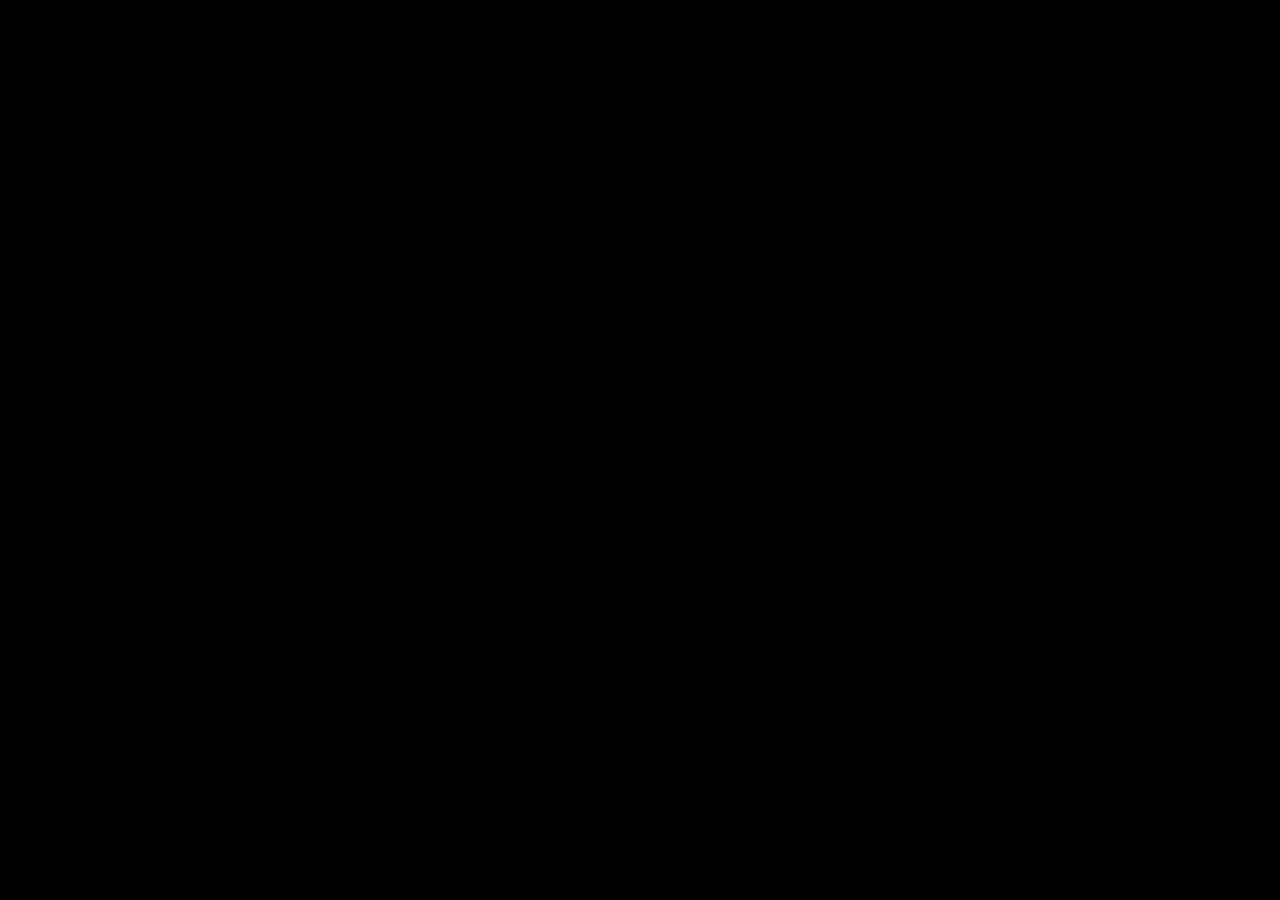
==== index.html @ e9531135 "added index.html & index.css" ====
<!DOCTYPE html>
<html lang="en">
<head>
    <meta charset="UTF-8">
    <meta name="viewport" content="width=device-width, initial-scale=1.0">
    <title>Document</title>
    <link rel="stylesheet" href="index.css">
</head>
<body>
   <h1 style="color: white; position: relative; right: 100px;"> &#215;</H1>
   <div id="myset"> <img id="myvivid" src="https://logohistory.net/wp-content/uploads/2023/02/Twitter-Log%D0%BE.png" style=" background-color: white; color:white;" height=50px></div>
    <div id="myschool">Sign in with X</div>
<div id="my class5" >
<div id="my class5" >
    <div id="myabs"> <button id="nyson" style="position: relative; right: 25px;"> <img src="https://cdn2.hubspot.net/hubfs/53/image8-2.jpg" alt="goggle" height="1px"><B style="position: relative; bottom: 15px;" >Sign in with goggle</B></button>
    </div>
   <div id="myabs"> <button id="nyson"style="position: relative; right: 25px;" ><img src="https://media.idownloadblog.com/wp-content/uploads/2018/07/Apple-logo-black-and-white.png" height="1px"><b style="position: relative; bottom: 15px;">Sign in with apple</b></button>
</div>
    
    </div>
   <hr>
    <span>or</span>
    <div id="my class3">
    <input type="text" style="background-color: black;" placeholder="phone,email,or usernsme" >
    </div>
   <div id="my class4">
    <button><B>Next</B></button>
</div>
<div id="my class5" >
    <button style="background-color: black;">
       <b style="color: white;">forgot password?</b>
    </button>
</div>
<div id="myclass6">
Don't have an account?<b style="color: rgb(0, 157, 255);">Sign up</b>
</div>
</div>
</body>
---- index.css ----
img{
    height: 20px;
}
body{
    background-color: black;
    position: fixed;
    left: 1500px;
    top: 400px;
}
hr{
    height: 1px;
    background: #c2c2c2;
    margin: 5px;
}
span{
    display: block;
    width: 40px;
    margin: auto;
    font-size: 40px;
    margin-top: -35px;
    background-color: #fff;
}
*{
    margin: 20px
}
#myset{
    padding-left: 50px;
}
img{
    height:45px ;
    width:40px ;
    margin:0.1px ;

}
button{
 border-radius:50px ;
 height: 50px;
 width: 400px;
}
input{
    height: 50px;
    width: 300px;
}
#myschool{
    color: white;
    padding-left: 30px;
     font-size:40px ;
}
#myset{
    padding-left:90px ;
}
#myclass6{
    color: #fff;
    padding-left: 25px;
    font-size: 30px;
}
#myvivid{
    background-color: white;
    color: white;
    height: 40px;
    width: 80px;
}
b{
    height: 1000px;
}
#nyson{
    padding-right: 20px;
}
#myabs{
    padding-right: 10px;
}
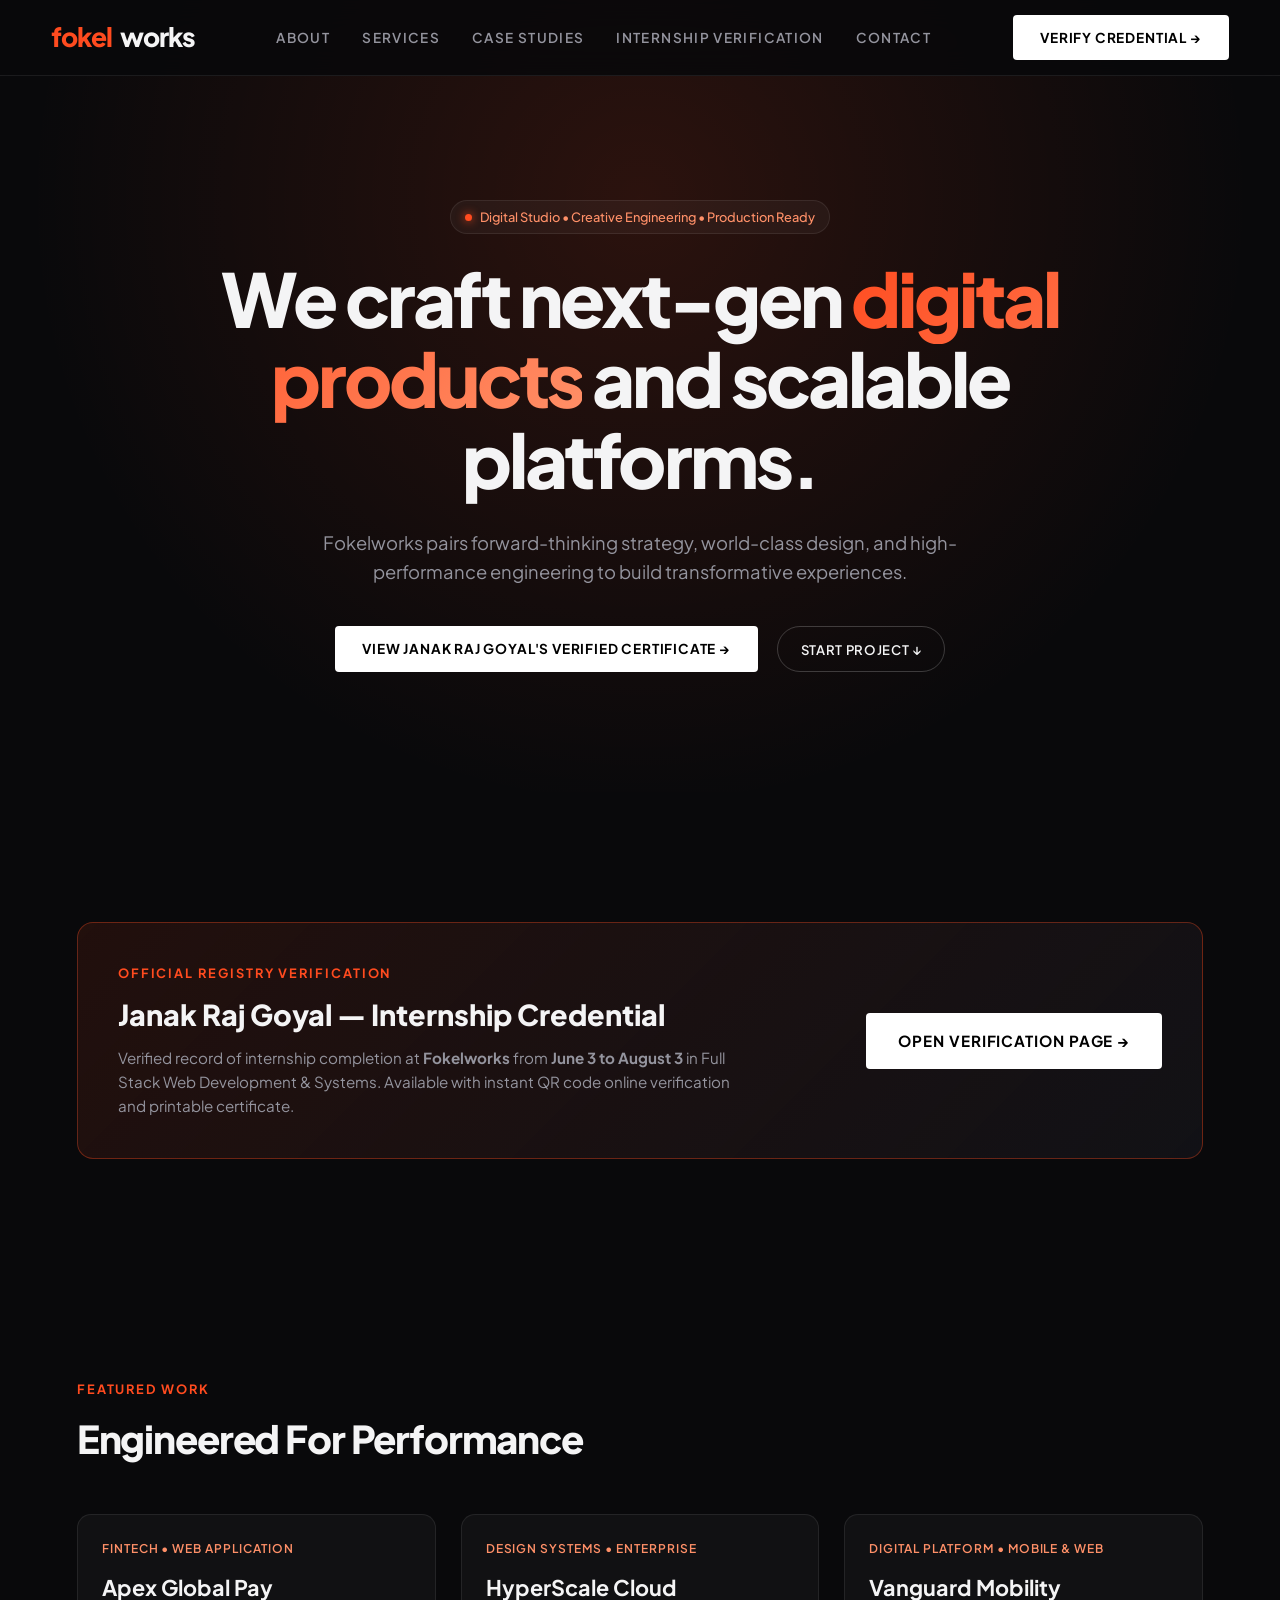
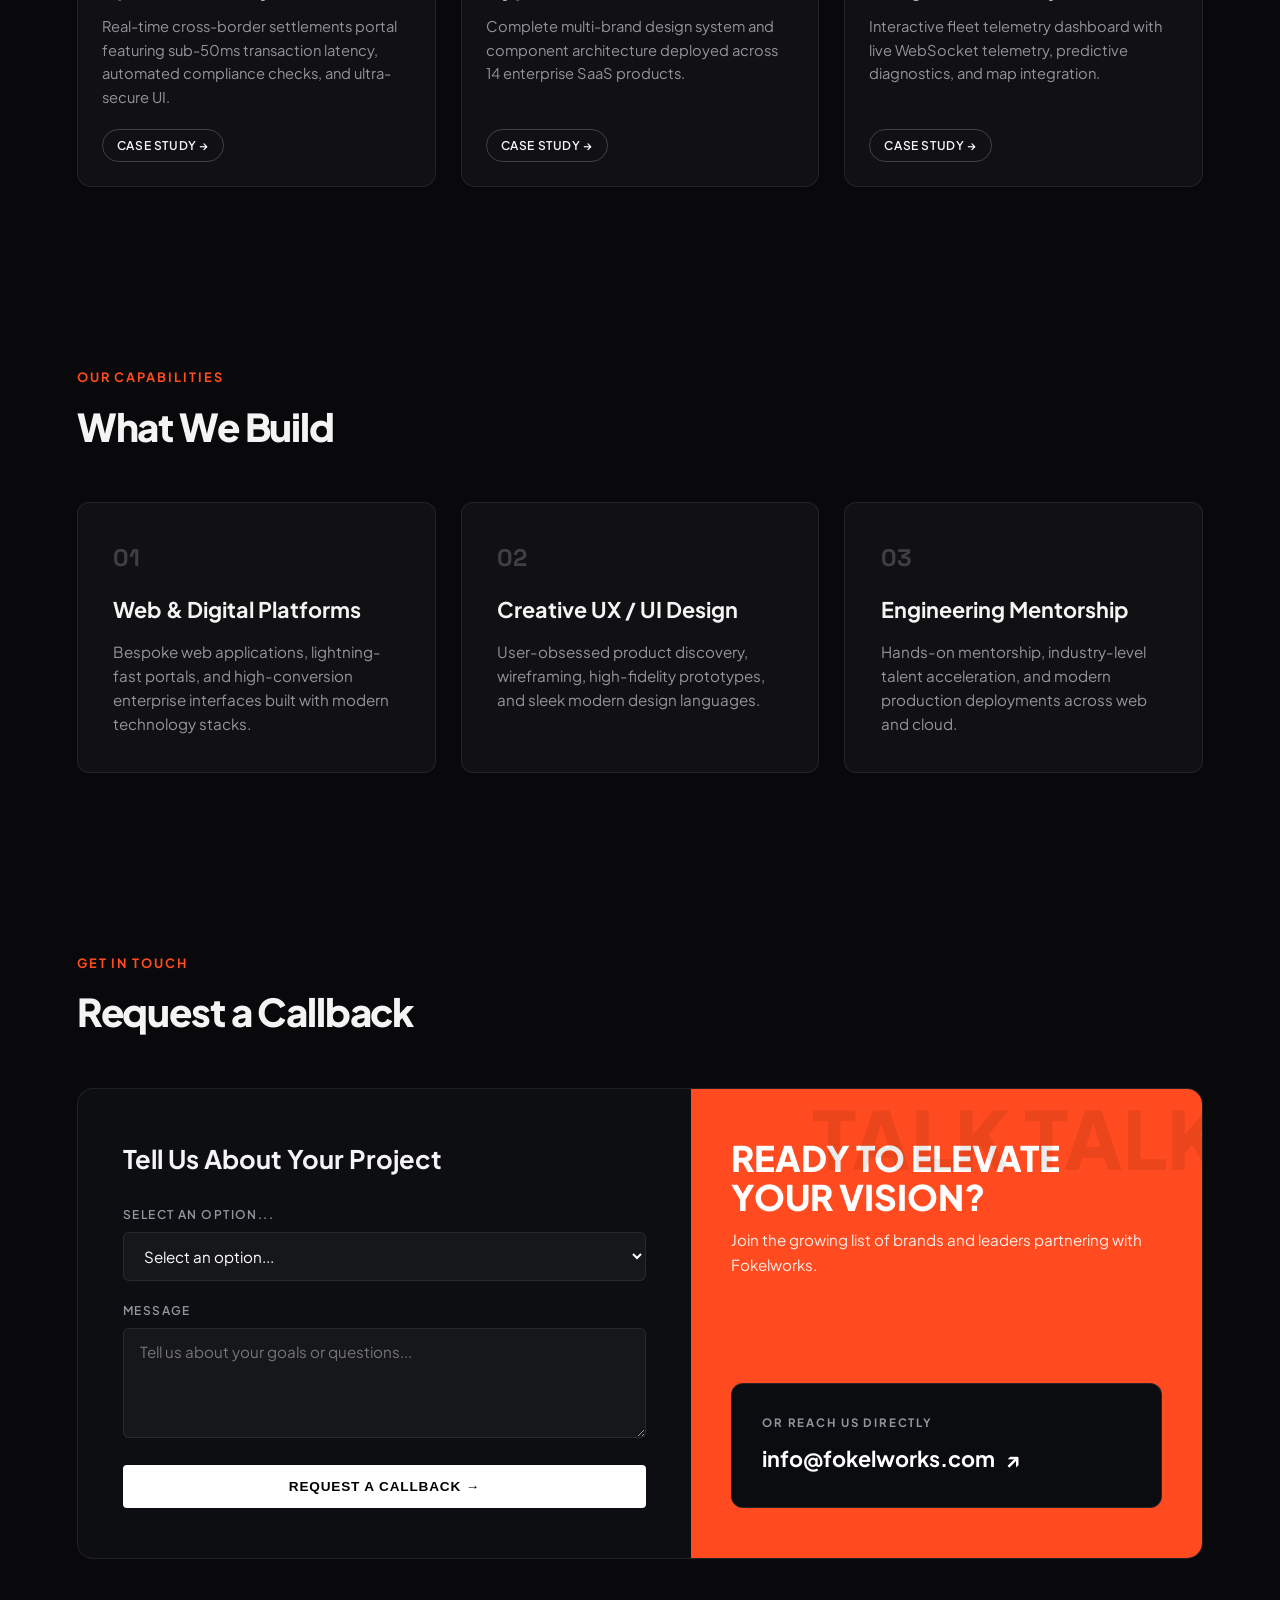
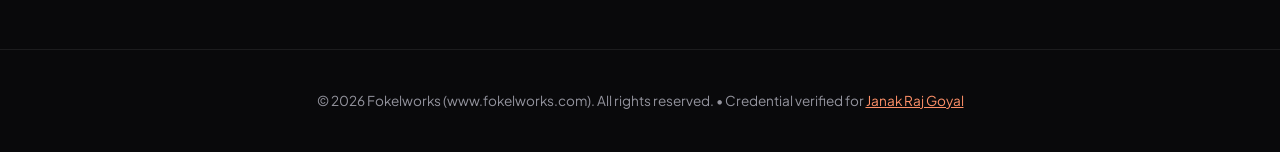
==== commit 8701cbc1: "Initial commit for Fokelworks website and Janak Raj Goyal internship verification" ====
--- a/index.html
+++ b/index.html
@@ -1,39 +1,447 @@
-<!DOCTYPE html>
-<html lang="en">
-<head>
-    <meta charset="UTF-8">
-    <meta name="viewport" content="width=device-width, initial-scale=1.0">
-    <title>Document</title>
-    <link rel="stylesheet" href="index.css">
-</head>
-<body>
-   <h1 style="color: white; position: relative; right: 100px;"> &#215;</H1>
-   <div id="myset"> <img id="myvivid" src="https://logohistory.net/wp-content/uploads/2023/02/Twitter-Log%D0%BE.png" style=" background-color: white; color:white;" height=50px></div>
-    <div id="myschool">Sign in with X</div>
-<div id="my class5" >
-<div id="my class5" >
-    <div id="myabs"> <button id="nyson" style="position: relative; right: 25px;"> <img src="https://cdn2.hubspot.net/hubfs/53/image8-2.jpg" alt="goggle" height="1px"><B style="position: relative; bottom: 15px;" >Sign in with goggle</B></button>
-    </div>
-   <div id="myabs"> <button id="nyson"style="position: relative; right: 25px;" ><img src="https://media.idownloadblog.com/wp-content/uploads/2018/07/Apple-logo-black-and-white.png" height="1px"><b style="position: relative; bottom: 15px;">Sign in with apple</b></button>
-</div>
-    
-    </div>
-   <hr>
-    <span>or</span>
-    <div id="my class3">
-    <input type="text" style="background-color: black;" placeholder="phone,email,or usernsme" >
-    </div>
-   <div id="my class4">
-    <button><B>Next</B></button>
-</div>
-<div id="my class5" >
-    <button style="background-color: black;">
-       <b style="color: white;">forgot password?</b>
-    </button>
-</div>
-<div id="myclass6">
-Don't have an account?<b style="color: rgb(0, 157, 255);">Sign up</b>
-</div>
-</div>
-</body>
-   
+<!DOCTYPE html>
+<html lang="en">
+<head>
+  <meta charset="UTF-8">
+  <meta name="viewport" content="width=device-width, initial-scale=1.0">
+  <title>Fokel — Digital Studio & Creative Engineering</title>
+  <link rel="preconnect" href="https://fonts.googleapis.com">
+  <link rel="preconnect" href="https://fonts.gstatic.com" crossorigin>
+  <link href="https://fonts.googleapis.com/css2?family=Plus+Jakarta+Sans:wght@300;400;500;600;700;800&family=Space+Grotesk:wght@500;700&display=swap" rel="stylesheet">
+  <style>
+    :root {
+      --bg: #09090b;
+      --card-bg: #111113;
+      --card-border: rgba(255, 255, 255, 0.08);
+      --accent: #ff4b1f;
+      --accent-grad: linear-gradient(135deg, #ff4b1f 0%, #ff9068 100%);
+      --text-main: #f4f4f5;
+      --text-muted: #94949e;
+      --primary-font: 'Plus Jakarta Sans', sans-serif;
+      --display-font: 'Space Grotesk', sans-serif;
+    }
+
+    * { box-sizing: border-box; margin: 0; padding: 0; }
+    html { scroll-behavior: smooth; }
+    body {
+      background-color: var(--bg);
+      color: var(--text-main);
+      font-family: var(--primary-font);
+      overflow-x: hidden;
+      line-height: 1.6;
+    }
+    a { color: inherit; text-decoration: none; }
+
+    /* Header */
+    header {
+      position: fixed;
+      top: 0; left: 0; width: 100%;
+      height: 76px;
+      display: flex; align-items: center; justify-content: space-between;
+      padding: 0 4%;
+      background: rgba(9, 9, 11, 0.88);
+      backdrop-filter: blur(14px);
+      border-bottom: 1px solid var(--card-border);
+      z-index: 1000;
+    }
+
+    .logo {
+      display: flex; align-items: center; gap: 8px;
+      font-size: 1.65rem; font-weight: 800; letter-spacing: -0.04em;
+    }
+    .logo span.orange { color: #ff4b1f; }
+
+    nav { display: flex; align-items: center; gap: 2rem; }
+    nav a {
+      font-size: 0.85rem; font-weight: 600; letter-spacing: 0.1em;
+      text-transform: uppercase; color: var(--text-muted);
+      transition: color 0.25s ease;
+    }
+    nav a:hover, nav a.active { color: #fff; }
+
+    .nav-actions { display: flex; align-items: center; gap: 1rem; }
+
+    .btn-outline {
+      padding: 0.65rem 1.4rem;
+      border: 1px solid rgba(255, 255, 255, 0.2);
+      border-radius: 999px;
+      font-size: 0.82rem; font-weight: 600; letter-spacing: 0.05em;
+      text-transform: uppercase; transition: all 0.25s ease;
+      display: inline-flex; align-items: center; gap: 6px;
+    }
+    .btn-outline:hover {
+      background: #fff; color: #000; border-color: #fff;
+    }
+
+    .btn-primary {
+      padding: 0.75rem 1.7rem;
+      background: #fff; color: #000;
+      font-size: 0.85rem; font-weight: 700; letter-spacing: 0.06em;
+      text-transform: uppercase; border-radius: 4px;
+      display: inline-flex; align-items: center; gap: 8px;
+      transition: all 0.25s ease; border: none; cursor: pointer;
+    }
+    .btn-primary:hover {
+      background: #ff4b1f; color: #fff;
+      box-shadow: 0 8px 25px rgba(255, 75, 31, 0.35);
+      transform: translateY(-2px);
+    }
+
+    /* Hero */
+    .hero {
+      min-height: 88vh;
+      display: flex; flex-direction: column; justify-content: center; align-items: center;
+      text-align: center; padding: 140px 6% 60px;
+      position: relative;
+      background: radial-gradient(circle at 50% 25%, rgba(255, 75, 31, 0.14) 0%, rgba(9, 9, 11, 0) 70%);
+    }
+
+    .badge {
+      display: inline-flex; align-items: center; gap: 8px;
+      padding: 6px 14px;
+      background: rgba(255, 255, 255, 0.04);
+      border: 1px solid var(--card-border);
+      border-radius: 999px;
+      font-size: 0.8rem; font-weight: 500; color: #ff9068;
+      margin-bottom: 1.5rem;
+    }
+    .badge-dot {
+      width: 7px; height: 7px; border-radius: 50%;
+      background: #ff4b1f; box-shadow: 0 0 10px #ff4b1f;
+    }
+
+    .hero h1 {
+      font-size: clamp(2.5rem, 5.8vw, 5.2rem);
+      font-weight: 800; line-height: 1.08; letter-spacing: -0.04em;
+      max-width: 980px; margin-bottom: 1.8rem;
+    }
+    .hero h1 span {
+      background: var(--accent-grad);
+      -webkit-background-clip: text;
+      -webkit-text-fill-color: transparent;
+    }
+
+    .hero p {
+      font-size: 1.15rem; color: var(--text-muted);
+      max-width: 680px; margin-bottom: 2.5rem;
+    }
+
+    .hero-btns { display: flex; gap: 1.2rem; flex-wrap: wrap; justify-content: center; }
+
+    /* Sections */
+    section { padding: 90px 6%; max-width: 1300px; margin: 0 auto; }
+    .section-header { margin-bottom: 45px; }
+    .section-tag {
+      font-size: 0.8rem; letter-spacing: 0.15em; text-transform: uppercase;
+      color: #ff4b1f; font-weight: 700; margin-bottom: 8px;
+    }
+    .section-title { font-size: 2.4rem; font-weight: 800; letter-spacing: -0.03em; }
+
+    /* Internship Callout Banner */
+    .cert-callout {
+      background: linear-gradient(135deg, rgba(255, 75, 31, 0.1) 0%, rgba(20, 20, 25, 0.8) 100%);
+      border: 1px solid rgba(255, 75, 31, 0.35);
+      border-radius: 16px;
+      padding: 40px;
+      display: flex; flex-wrap: wrap; align-items: center; justify-content: space-between;
+      gap: 30px;
+      margin: 40px 0;
+    }
+    .cert-callout-text h2 { font-size: 1.8rem; font-weight: 800; margin-bottom: 8px; }
+    .cert-callout-text p { color: var(--text-muted); max-width: 640px; font-size: 0.95rem; }
+
+    /* Live Interactive Project Showcase */
+    .work-grid {
+      display: grid;
+      grid-template-columns: repeat(auto-fit, minmax(320px, 1fr));
+      gap: 25px;
+    }
+    .work-card {
+      background: var(--card-bg);
+      border: 1px solid var(--card-border);
+      border-radius: 14px;
+      padding: 24px;
+      transition: all 0.3s ease;
+      display: flex; flex-direction: column; justify-content: space-between;
+      height: 100%;
+    }
+    .work-card:hover {
+      border-color: rgba(255, 75, 31, 0.5);
+      transform: translateY(-4px);
+    }
+    .work-tag {
+      font-size: 0.75rem; color: #ff9068; text-transform: uppercase; letter-spacing: 0.08em;
+      margin-bottom: 12px; font-weight: 600;
+    }
+    .work-card h3 { font-size: 1.35rem; margin-bottom: 10px; font-weight: 700; }
+    .work-card p { font-size: 0.92rem; color: var(--text-muted); margin-bottom: 20px; }
+
+    /* Services Grid */
+    .services-grid {
+      display: grid;
+      grid-template-columns: repeat(auto-fit, minmax(320px, 1fr));
+      gap: 25px;
+    }
+    .service-card {
+      background: var(--card-bg);
+      border: 1px solid var(--card-border);
+      border-radius: 12px;
+      padding: 2.2rem;
+      transition: all 0.3s ease;
+    }
+    .service-card:hover {
+      border-color: rgba(255, 75, 31, 0.4);
+      transform: translateY(-5px);
+    }
+    .service-card .num {
+      font-family: var(--display-font);
+      font-size: 1.5rem; font-weight: 700; color: rgba(255, 255, 255, 0.2);
+      margin-bottom: 1rem;
+    }
+    .service-card h3 { font-size: 1.35rem; margin-bottom: 0.75rem; font-weight: 700; }
+    .service-card p { color: var(--text-muted); font-size: 0.95rem; }
+
+    /* Contact Section (Exact match with screenshot) */
+    .contact-container {
+      display: grid;
+      grid-template-columns: 1.2fr 1fr;
+      background: #0d0e12;
+      border: 1px solid var(--card-border);
+      border-radius: 16px;
+      overflow: hidden;
+      margin-top: 30px;
+    }
+    .contact-left { padding: 50px 45px; }
+    .contact-left h3 { font-size: 1.6rem; margin-bottom: 25px; font-weight: 700; }
+    .form-group { margin-bottom: 20px; }
+    .form-group label {
+      display: block; font-size: 0.75rem; letter-spacing: 0.12em;
+      text-transform: uppercase; color: var(--text-muted);
+      margin-bottom: 8px; font-weight: 600;
+    }
+    .form-control {
+      width: 100%;
+      background: rgba(255, 255, 255, 0.04);
+      border: 1px solid var(--card-border);
+      border-radius: 6px; padding: 13px 16px;
+      color: #fff; font-family: inherit; font-size: 0.95rem;
+      outline: none; transition: border-color 0.2s;
+    }
+    .form-control:focus { border-color: #ff4b1f; }
+    textarea.form-control { resize: vertical; min-height: 110px; }
+
+    .contact-right {
+      background: #ff4b1f; color: #fff;
+      padding: 50px 40px; display: flex; flex-direction: column;
+      justify-content: space-between; position: relative; overflow: hidden;
+    }
+    .contact-right::before {
+      content: "TALK TALK";
+      position: absolute; top: 15px; right: -20px;
+      font-size: 5rem; font-weight: 900;
+      color: rgba(0, 0, 0, 0.08); line-height: 0.85;
+      pointer-events: none; white-space: nowrap;
+    }
+    .direct-card {
+      background: #0b0c10; color: #fff;
+      padding: 30px; border-radius: 12px; margin-top: auto;
+      border: 1px solid rgba(255, 255, 255, 0.1);
+    }
+    .direct-card-label {
+      font-size: 0.72rem; letter-spacing: 0.16em; text-transform: uppercase;
+      color: var(--text-muted); margin-bottom: 10px; font-weight: 700;
+    }
+    .direct-card-email {
+      font-size: 1.35rem; font-weight: 700; word-break: break-all;
+      display: flex; align-items: center; gap: 10px;
+    }
+    .direct-card-email:hover { color: #ff9068; }
+
+    footer {
+      padding: 40px 6%; text-align: center;
+      border-top: 1px solid var(--card-border);
+      color: var(--text-muted); font-size: 0.85rem;
+    }
+
+    @media (max-width: 860px) {
+      .contact-container { grid-template-columns: 1fr; }
+      nav { display: none; }
+    }
+  </style>
+</head>
+<body>
+
+  <!-- Header -->
+  <header>
+    <a href="index.html" class="logo">
+      <span class="orange">fokel</span><span>works</span>
+    </a>
+
+    <nav>
+      <a href="#about">About</a>
+      <a href="#services">Services</a>
+      <a href="#work">Case Studies</a>
+      <a href="#certificate">Internship Verification</a>
+      <a href="#contact">Contact</a>
+    </nav>
+
+    <div class="nav-actions">
+      <!-- Direct working link to the verification page -->
+      <a href="verify.html" class="btn-primary">Verify Credential &rarr;</a>
+    </div>
+  </header>
+
+  <!-- Hero Section -->
+  <section class="hero" id="about">
+    <div class="badge">
+      <span class="badge-dot"></span>
+      Digital Studio &bull; Creative Engineering &bull; Production Ready
+    </div>
+    <h1>We craft next-gen <span>digital products</span> and scalable platforms.</h1>
+    <p>Fokelworks pairs forward-thinking strategy, world-class design, and high-performance engineering to build transformative experiences.</p>
+    
+    <div class="hero-btns">
+      <!-- Working Action Button taking the user directly to Janak's verification page -->
+      <a href="verify.html" class="btn-primary">View Janak Raj Goyal's Verified Certificate &rarr;</a>
+      <a href="#contact" class="btn-outline">Start Project &darr;</a>
+    </div>
+  </section>
+
+  <!-- Official Internship Highlight & Verification -->
+  <section id="certificate">
+    <div class="cert-callout">
+      <div class="cert-callout-text">
+        <div class="section-tag">Official Registry Verification</div>
+        <h2>Janak Raj Goyal &mdash; Internship Credential</h2>
+        <p>
+          Verified record of internship completion at <strong>Fokelworks</strong> from <strong>June 3 to August 3</strong> in Full Stack Web Development & Systems. Available with instant QR code online verification and printable certificate.
+        </p>
+      </div>
+      <div>
+        <a href="verify.html" class="btn-primary" style="padding: 1rem 2rem; font-size: 0.95rem;">
+          Open Verification Page &rarr;
+        </a>
+      </div>
+    </div>
+  </section>
+
+  <!-- Work / Case Studies -->
+  <section id="work">
+    <div class="section-header">
+      <div class="section-tag">Featured Work</div>
+      <h2 class="section-title">Engineered For Performance</h2>
+    </div>
+
+    <div class="work-grid">
+      <div class="work-card">
+        <div>
+          <div class="work-tag">Fintech &bull; Web Application</div>
+          <h3>Apex Global Pay</h3>
+          <p>Real-time cross-border settlements portal featuring sub-50ms transaction latency, automated compliance checks, and ultra-secure UI.</p>
+        </div>
+        <div>
+          <a href="#contact" class="btn-outline" style="font-size: 0.75rem; padding: 6px 14px;">Case Study &rarr;</a>
+        </div>
+      </div>
+
+      <div class="work-card">
+        <div>
+          <div class="work-tag">Design Systems &bull; Enterprise</div>
+          <h3>HyperScale Cloud</h3>
+          <p>Complete multi-brand design system and component architecture deployed across 14 enterprise SaaS products.</p>
+        </div>
+        <div>
+          <a href="#contact" class="btn-outline" style="font-size: 0.75rem; padding: 6px 14px;">Case Study &rarr;</a>
+        </div>
+      </div>
+
+      <div class="work-card">
+        <div>
+          <div class="work-tag">Digital Platform &bull; Mobile & Web</div>
+          <h3>Vanguard Mobility</h3>
+          <p>Interactive fleet telemetry dashboard with live WebSocket telemetry, predictive diagnostics, and map integration.</p>
+        </div>
+        <div>
+          <a href="#contact" class="btn-outline" style="font-size: 0.75rem; padding: 6px 14px;">Case Study &rarr;</a>
+        </div>
+      </div>
+    </div>
+  </section>
+
+  <!-- Services Section -->
+  <section id="services">
+    <div class="section-header">
+      <div class="section-tag">Our Capabilities</div>
+      <h2 class="section-title">What We Build</h2>
+    </div>
+
+    <div class="services-grid">
+      <div class="service-card">
+        <div class="num">01</div>
+        <h3>Web & Digital Platforms</h3>
+        <p>Bespoke web applications, lightning-fast portals, and high-conversion enterprise interfaces built with modern technology stacks.</p>
+      </div>
+      <div class="service-card">
+        <div class="num">02</div>
+        <h3>Creative UX / UI Design</h3>
+        <p>User-obsessed product discovery, wireframing, high-fidelity prototypes, and sleek modern design languages.</p>
+      </div>
+      <div class="service-card">
+        <div class="num">03</div>
+        <h3>Engineering Mentorship</h3>
+        <p>Hands-on mentorship, industry-level talent acceleration, and modern production deployments across web and cloud.</p>
+      </div>
+    </div>
+  </section>
+
+  <!-- Contact & Request Callback (Exact Fokelworks screenshot) -->
+  <section id="contact">
+    <div class="section-header">
+      <div class="section-tag">Get In Touch</div>
+      <h2 class="section-title">Request a Callback</h2>
+    </div>
+
+    <div class="contact-container">
+      <div class="contact-left">
+        <h3>Tell Us About Your Project</h3>
+        <form onsubmit="event.preventDefault(); alert('Your callback request has been registered! Our team will get back to you shortly.');">
+          <div class="form-group">
+            <label>Select an option...</label>
+            <select class="form-control" required>
+              <option value="">Select an option...</option>
+              <option value="web">Web & Digital Platform Engineering</option>
+              <option value="intern">Internship Verification & Talent Registry</option>
+              <option value="consulting">Digital Strategy & Consultation</option>
+            </select>
+          </div>
+          <div class="form-group">
+            <label>Message</label>
+            <textarea class="form-control" placeholder="Tell us about your goals or questions..." required></textarea>
+          </div>
+          <button type="submit" class="btn-primary" style="width: 100%; justify-content: center; padding: 14px;">
+            REQUEST A CALLBACK &rarr;
+          </button>
+        </form>
+      </div>
+
+      <div class="contact-right">
+        <div>
+          <h2 style="font-size: 2.2rem; font-weight: 800; line-height: 1.1; margin-bottom: 12px;">READY TO ELEVATE YOUR VISION?</h2>
+          <p style="opacity: 0.9; font-size: 0.95rem;">Join the growing list of brands and leaders partnering with Fokelworks.</p>
+        </div>
+
+        <div class="direct-card">
+          <div class="direct-card-label">Or reach us directly</div>
+          <a href="mailto:info@fokelworks.com" class="direct-card-email">
+            info@fokelworks.com <span>&nearr;</span>
+          </a>
+        </div>
+      </div>
+    </div>
+  </section>
+
+  <footer>
+    &copy; 2026 Fokelworks (www.fokelworks.com). All rights reserved. &bull; Credential verified for <a href="verify.html" style="color:#ff9068; text-decoration: underline;">Janak Raj Goyal</a>
+  </footer>
+
+</body>
+</html>
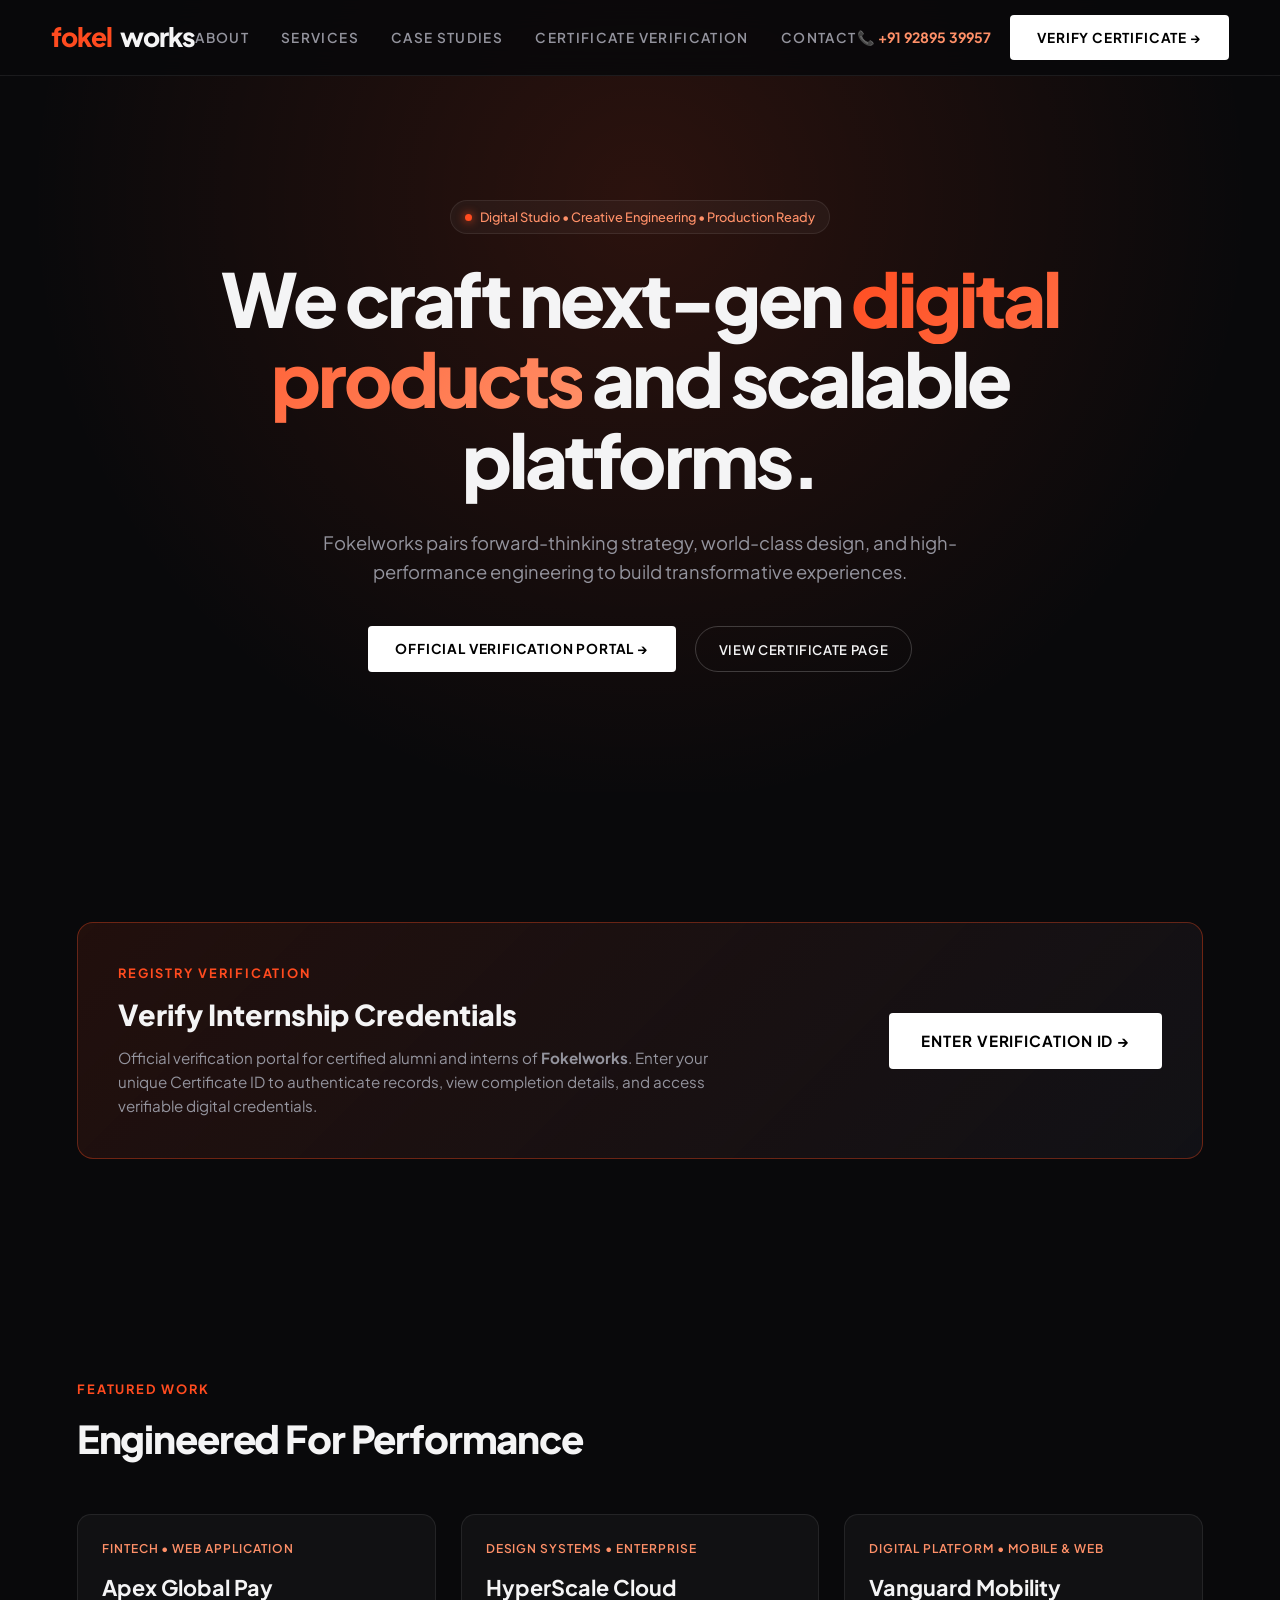
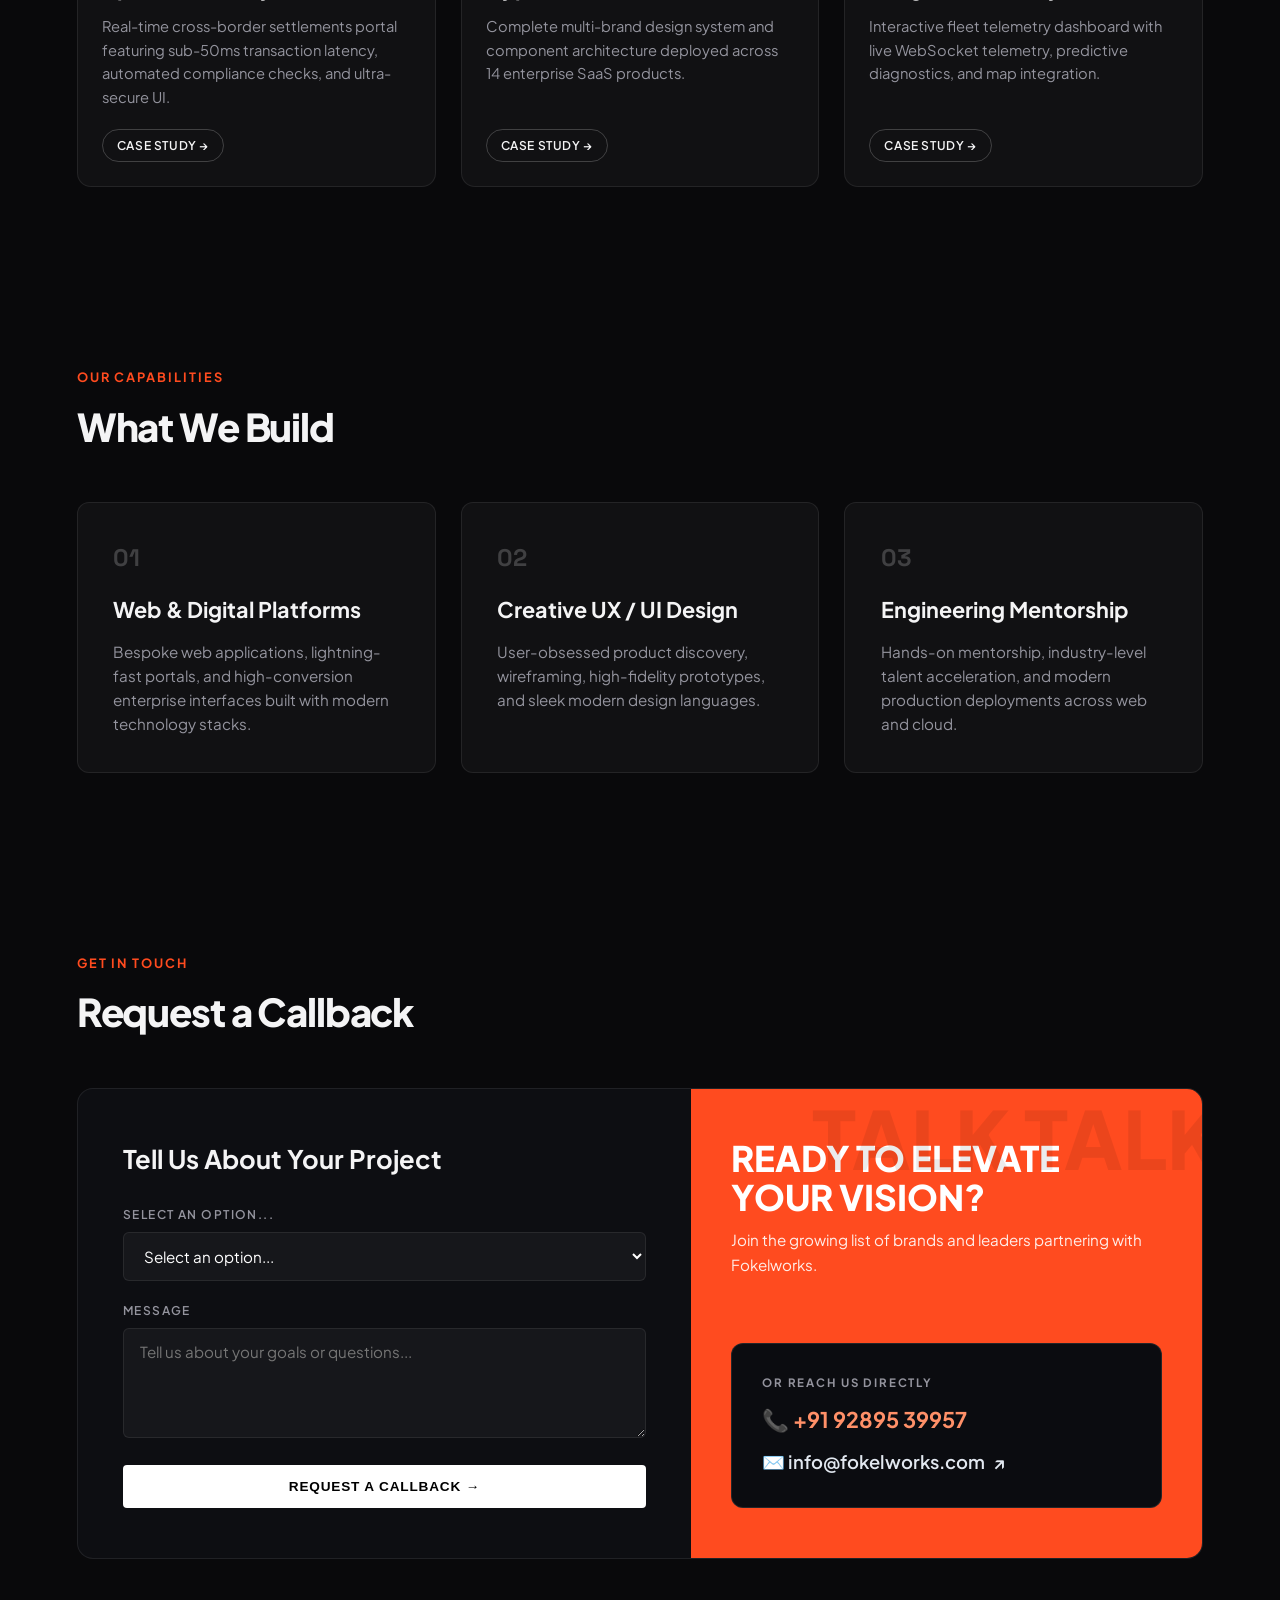
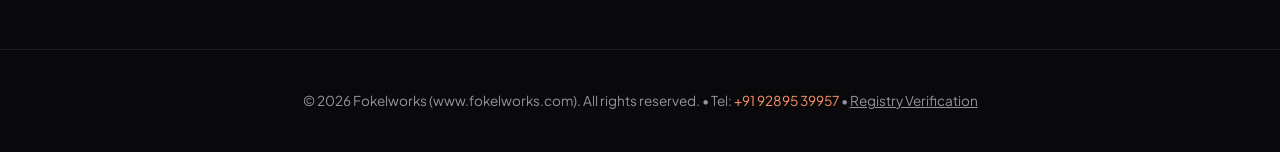
==== commit 07877002: "Add Fokelworks official contact phone and ID-secured certificate verification portal" ====
--- a/index.html
+++ b/index.html
@@ -58,7 +58,19 @@
     }
     nav a:hover, nav a.active { color: #fff; }
 
-    .nav-actions { display: flex; align-items: center; gap: 1rem; }
+    .nav-actions { display: flex; align-items: center; gap: 1.2rem; }
+
+    .nav-phone {
+      display: flex;
+      align-items: center;
+      gap: 6px;
+      font-size: 0.88rem;
+      font-weight: 700;
+      color: #ff9068;
+    }
+    .nav-phone:hover {
+      color: #fff;
+    }
 
     .btn-outline {
       padding: 0.65rem 1.4rem;
@@ -136,7 +148,7 @@
     }
     .section-title { font-size: 2.4rem; font-weight: 800; letter-spacing: -0.03em; }
 
-    /* Internship Callout Banner */
+    /* Neutral Certificate Callout Banner */
     .cert-callout {
       background: linear-gradient(135deg, rgba(255, 75, 31, 0.1) 0%, rgba(20, 20, 25, 0.8) 100%);
       border: 1px solid rgba(255, 75, 31, 0.35);
@@ -200,7 +212,7 @@
     .service-card h3 { font-size: 1.35rem; margin-bottom: 0.75rem; font-weight: 700; }
     .service-card p { color: var(--text-muted); font-size: 0.95rem; }
 
-    /* Contact Section (Exact match with screenshot) */
+    /* Contact Section (Exact match with screenshot and phone added) */
     .contact-container {
       display: grid;
       grid-template-columns: 1.2fr 1fr;
@@ -250,9 +262,14 @@
       font-size: 0.72rem; letter-spacing: 0.16em; text-transform: uppercase;
       color: var(--text-muted); margin-bottom: 10px; font-weight: 700;
     }
+    .direct-card-phone {
+      font-size: 1.35rem; font-weight: 700; display: block;
+      color: #ff9068; margin-bottom: 10px;
+    }
+    .direct-card-phone:hover { color: #fff; }
     .direct-card-email {
-      font-size: 1.35rem; font-weight: 700; word-break: break-all;
-      display: flex; align-items: center; gap: 10px;
+      font-size: 1.15rem; font-weight: 600; word-break: break-all;
+      display: flex; align-items: center; gap: 8px; color: #e2e8f0;
     }
     .direct-card-email:hover { color: #ff9068; }
 
@@ -280,13 +297,13 @@
       <a href="#about">About</a>
       <a href="#services">Services</a>
       <a href="#work">Case Studies</a>
-      <a href="#certificate">Internship Verification</a>
+      <a href="verify.html">Certificate Verification</a>
       <a href="#contact">Contact</a>
     </nav>
 
     <div class="nav-actions">
-      <!-- Direct working link to the verification page -->
-      <a href="verify.html" class="btn-primary">Verify Credential &rarr;</a>
+      <a href="tel:+919289539957" class="nav-phone">📞 +91 92895 39957</a>
+      <a href="verify.html" class="btn-primary">Verify Certificate &rarr;</a>
     </div>
   </header>
 
@@ -300,9 +317,8 @@
     <p>Fokelworks pairs forward-thinking strategy, world-class design, and high-performance engineering to build transformative experiences.</p>
     
     <div class="hero-btns">
-      <!-- Working Action Button taking the user directly to Janak's verification page -->
-      <a href="verify.html" class="btn-primary">View Janak Raj Goyal's Verified Certificate &rarr;</a>
-      <a href="#contact" class="btn-outline">Start Project &darr;</a>
+      <a href="verify.html" class="btn-primary">Official Verification Portal &rarr;</a>
+      <a href="certificate.html" class="btn-outline">View Certificate Page</a>
     </div>
   </section>
 
@@ -310,15 +326,15 @@
   <section id="certificate">
     <div class="cert-callout">
       <div class="cert-callout-text">
-        <div class="section-tag">Official Registry Verification</div>
-        <h2>Janak Raj Goyal &mdash; Internship Credential</h2>
+        <div class="section-tag">Registry Verification</div>
+        <h2>Verify Internship Credentials</h2>
         <p>
-          Verified record of internship completion at <strong>Fokelworks</strong> from <strong>June 3 to August 3</strong> in Full Stack Web Development & Systems. Available with instant QR code online verification and printable certificate.
+          Official verification portal for certified alumni and interns of <strong>Fokelworks</strong>. Enter your unique Certificate ID to authenticate records, view completion details, and access verifiable digital credentials.
         </p>
       </div>
       <div>
         <a href="verify.html" class="btn-primary" style="padding: 1rem 2rem; font-size: 0.95rem;">
-          Open Verification Page &rarr;
+          Enter Verification ID &rarr;
         </a>
       </div>
     </div>
@@ -393,7 +409,7 @@
     </div>
   </section>
 
-  <!-- Contact & Request Callback (Exact Fokelworks screenshot) -->
+  <!-- Contact & Request Callback (Fokelworks details) -->
   <section id="contact">
     <div class="section-header">
       <div class="section-tag">Get In Touch</div>
@@ -403,7 +419,7 @@
     <div class="contact-container">
       <div class="contact-left">
         <h3>Tell Us About Your Project</h3>
-        <form onsubmit="event.preventDefault(); alert('Your callback request has been registered! Our team will get back to you shortly.');">
+        <form onsubmit="event.preventDefault(); alert('Your callback request has been registered! Our team will contact you shortly.');">
           <div class="form-group">
             <label>Select an option...</label>
             <select class="form-control" required>
@@ -431,8 +447,11 @@
 
         <div class="direct-card">
           <div class="direct-card-label">Or reach us directly</div>
+          <a href="tel:+919289539957" class="direct-card-phone">
+            📞 +91 92895 39957
+          </a>
           <a href="mailto:info@fokelworks.com" class="direct-card-email">
-            info@fokelworks.com <span>&nearr;</span>
+            ✉️ info@fokelworks.com <span>&nearr;</span>
           </a>
         </div>
       </div>
@@ -440,7 +459,7 @@
   </section>
 
   <footer>
-    &copy; 2026 Fokelworks (www.fokelworks.com). All rights reserved. &bull; Credential verified for <a href="verify.html" style="color:#ff9068; text-decoration: underline;">Janak Raj Goyal</a>
+    &copy; 2026 Fokelworks (www.fokelworks.com). All rights reserved. &bull; Tel: <a href="tel:+919289539957" style="color:#ff9068;">+91 92895 39957</a> &bull; <a href="verify.html" style="color:var(--text-muted); text-decoration: underline;">Registry Verification</a>
   </footer>
 
 </body>
